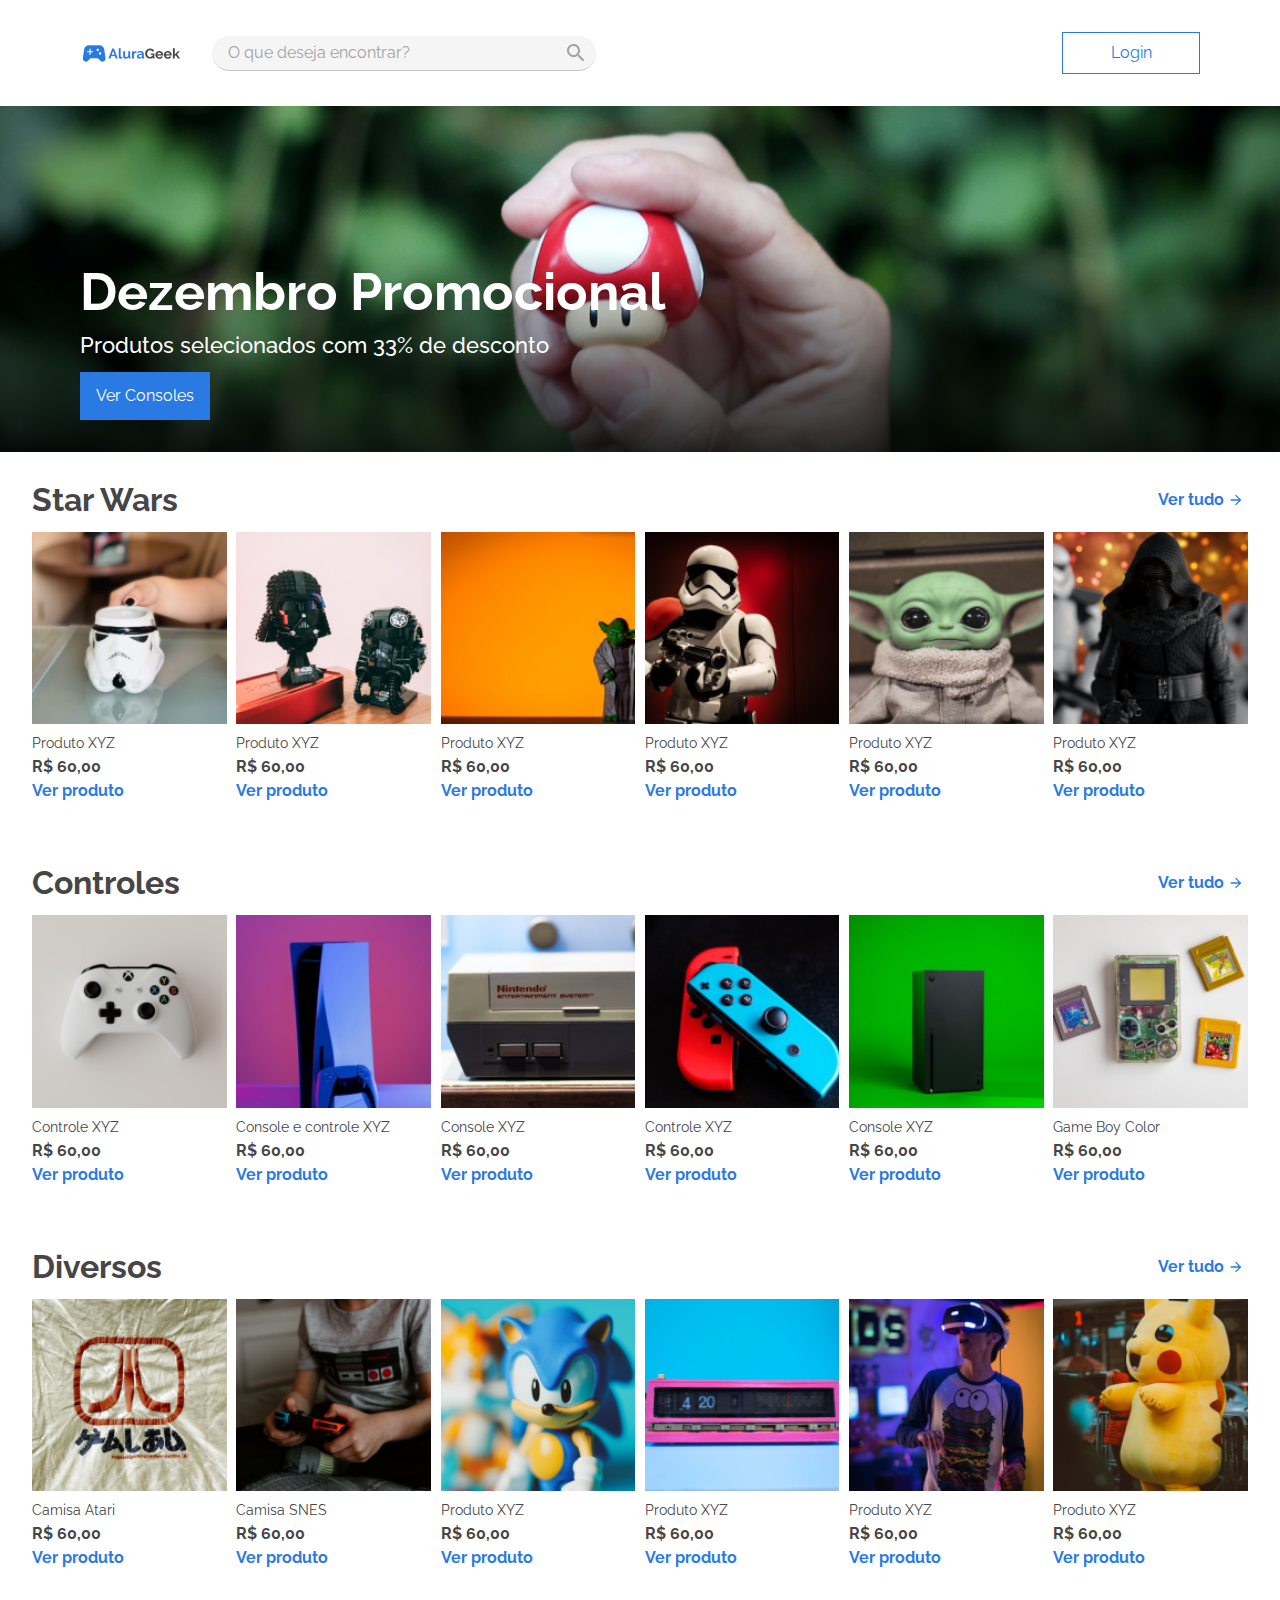
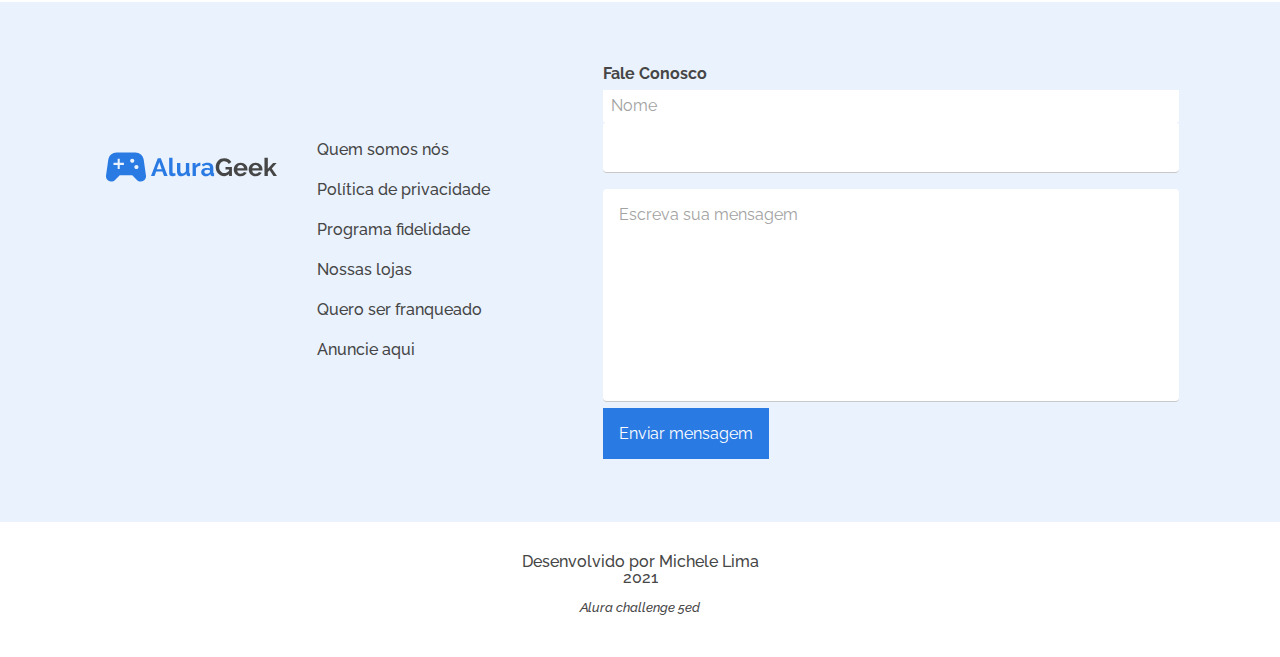
==== index.html @ 0f83efe6 "primeiro commit - pagina inicial" ====
<!DOCTYPE html>
<html lang="pt-br">
<head>
    <meta charset="UTF-8">
    <meta http-equiv="X-UA-Compatible" content="IE=edge">
    <meta name="viewport" content="width=device-width, initial-scale=1.0">
    <title>Home | Alura Geek</title>
    <link rel="stylesheet" href="reset.css">
    <link href="https://fonts.googleapis.com/css2?family=Raleway:wght@400;500;600;700&display=swap" rel="stylesheet">
    <link rel="stylesheet" href="styles.css">

</head>

<body>
    <header>
        <div class="nav">
            <div class="nav-desktop">
                <img src="assets/img/Logo.svg" alt="Logotipo Alura Geek" class="logo">
                <input class="busca" type="search" name="busca" placeholder="O que deseja encontrar?">
            </div>
            <a href="#" class="botao-secundario">Login</a>
            <img class="icone" src="assets/icone/Iconepreto.svg" alt="Ícone de pesquisa" class="icone">
        </div>
    </header>
    
    <section class="banner">
        <h1>Dezembro Promocional</h1>
        <h2>Produtos selecionados com 33% de desconto</h2>
        <a class="botao" href="#">Ver Consoles</a>
    </section>

    <section class="produtos">
        <div class="produtos-secao">
            <div class="produtos__titulo">
                <h1>Star Wars</h1>
                <a class="produtos__titulo-link" href="#">Ver tudo</a>
            </div>
            <div class="container-produtos">
                <article class="produtos__item">
                    <img src="assets/img/Skill1.png" alt="Foto do produto">
                    <h2>Produto XYZ</h2>
                    <p>R$ 60,00</p>
                    <a href="#">Ver produto</a>
                </article>
                <article class="produtos__item">
                    <img src="assets/img/Skill2.png" alt="Foto do produto">
                    <h2>Produto XYZ</h2>
                    <p>R$ 60,00</p>
                    <a href="#">Ver produto</a>
                </article>
                <article class="produtos__item">
                    <img src="assets/img/Skill3.png" alt="Foto do produto">
                    <h2>Produto XYZ</h2>
                    <p>R$ 60,00</p>
                    <a href="#">Ver produto</a>
                </article>
                <article class="produtos__item">
                    <img src="assets/img/Skill4.png" alt="Foto do produto">
                    <h2>Produto XYZ</h2>
                    <p>R$ 60,00</p>
                    <a href="#">Ver produto</a>
                </article>
                <article class="produtos__item produtos__item-desktop">
                    <img src="assets/img/Skill5.png" alt="Foto do produto">
                    <h2>Produto XYZ</h2>
                    <p>R$ 60,00</p>
                    <a href="#">Ver produto</a>
                </article>
                <article class="produtos__item produtos__item-desktop">
                    <img src="assets/img/Skill6.png" alt="Foto do produto">
                    <h2>Produto XYZ</h2>
                    <p>R$ 60,00</p>
                    <a href="#">Ver produto</a>
                </article>
            </div>
        </div>
        <div class="produtos-secao">
            <div class="titulo-secao">
                <div class="produtos__titulo">
                    <h1>Controles</h1>
                    <a class="produtos__titulo-link" href="#">Ver tudo</a>
                </div>
                <div class="container-produtos">
                    <article class="produtos__item">
                        <img src="assets/img/Skill7.png" alt="Foto do produto">
                        <h2>Controle XYZ</h2>
                        <p>R$ 60,00</p>
                        <a href="#">Ver produto</a>
                    </article>
                    <article class="produtos__item">
                        <img src="assets/img/Skill8.png" alt="Foto do produto">
                        <h2>Console e controle XYZ</h2>
                        <p>R$ 60,00</p>
                        <a href="#">Ver produto</a>
                    </article>
                    <article class="produtos__item">
                        <img src="assets/img/Skill9.png" alt="Foto do produto">
                        <h2>Console XYZ</h2>
                        <p>R$ 60,00</p>
                        <a href="#">Ver produto</a>
                    </article>
                    <article class="produtos__item">
                        <img src="assets/img/Skill10.png" alt="Foto do produto">
                        <h2>Controle XYZ</h2>
                        <p>R$ 60,00</p>
                        <a href="#">Ver produto</a>
                    </article>
                    <article class="produtos__item produtos__item-desktop">
                        <img src="assets/img/Skill11.png" alt="Foto do produto">
                        <h2>Console XYZ</h2>
                        <p>R$ 60,00</p>
                        <a href="#">Ver produto</a>
                    </article>
                    <article class="produtos__item produtos__item-desktop">
                        <img src="assets/img/Skill12.png" alt="Foto do produto">
                        <h2>Game Boy Color</h2>
                        <p>R$ 60,00</p>
                        <a href="#">Ver produto</a>
                    </article>
                </div>
            </div>
        </div>
        <div class="produtos-secao">
            <div class="titulo-secao">
                <div class="produtos__titulo">
                    <h1>Diversos</h1>
                    <a class="produtos__titulo-link" href="#">Ver tudo</a>
                </div>
                <div class="container-produtos">
                    <article class="produtos__item">
                        <img src="assets/img/Skill13.png" alt="Foto do produto">
                        <h2>Camisa Atari</h2>
                        <p>R$ 60,00</p>
                        <a href="#">Ver produto</a>
                    </article>
                    <article class="produtos__item">
                        <img src="assets/img/Skill14.png" alt="Foto do produto">
                        <h2>Camisa SNES</h2>
                        <p>R$ 60,00</p>
                        <a href="#">Ver produto</a>
                    </article>
                    <article class="produtos__item">
                        <img src="assets/img/Skill15.png" alt="Foto do produto">
                        <h2>Produto XYZ</h2>
                        <p>R$ 60,00</p>
                        <a href="#">Ver produto</a>
                    </article>
                    <article class="produtos__item">
                        <img src="assets/img/Skill16.png" alt="Foto do produto">
                        <h2>Produto XYZ</h2>
                        <p>R$ 60,00</p>
                        <a href="#">Ver produto</a>
                    </article>
                    <article class="produtos__item produtos__item-desktop">
                        <img src="assets/img/Skill17.png" alt="Foto do produto">
                        <h2>Produto XYZ</h2>
                        <p>R$ 60,00</p>
                        <a href="#">Ver produto</a>
                    </article>
                    <article class="produtos__item produtos__item-desktop">
                        <img src="assets/img/Skill18.png" alt="Foto do produto">
                        <h2>Produto XYZ</h2>
                        <p>R$ 60,00</p>
                        <a href="#">Ver produto</a>
                    </article>
                </div>
            </div>
        </div>
    </section>

    <footer>
        <div class="footer-container">
            <div class="footer-lista">
                <img src="assets/img/Logorodape.svg" alt="Logotipo Alura Geek">
                <ul>
                    <li><a href="#">Quem somos nós</a></li>
                    <li><a href="#">Política de privacidade</a></li>
                    <li><a href="#">Programa fidelidade</a></li>
                    <li><a href="#">Nossas lojas</a></li>
                    <li><a href="#">Quero ser franqueado</a></li>
                    <li><a href="#">Anuncie aqui</a></li>
                </ul>
            </div>
            <fieldset class="fale-conosco">
                <legend>Fale Conosco</legend>
                <label class="input-label" for="nome">Nome</label>
                <input type="text" name="nome" id="nome" data-type="nome" required>
                <textarea name="mensagem" id="mensagem" cols="20" rows="10" minlength="5" maxlength="200" placeholder="Escreva sua mensagem"></textarea>
                <div class="enviar">
                    <a href="#" class="botao">Enviar mensagem</a>
                </div>
            </fieldset>
        </div>
        <div class="creditos">
            <p>Desenvolvido por Michele Lima<br>2021</p>
            <p class="referencia">Alura challenge 5ed</p>
        </div>
    </footer>

</body>
</html>
---- styles.css ----
@import url(./assets/css/base.css);
@import url(./assets/css/header.css);
@import url(./assets/css/botao.css);
@import url(./assets/css/banner.css);
@import url(./assets/css/home-produtos.css);
@import url(./assets/css/footer.css);

:root {
    --fonte: 'Raleway', sans-serif;
    --fonte-peso-destaque: 700;
    --fonte-peso-padrao: 500; 
    --fonte-peso-botao-mobile: 600;
    --fonte-peso-botao-desktop: 400;

    --azul-principal: #2A7AE4;
    --azul-botao-hover: #5595E9;
    --azul-botao-secundario-hover: #D4E4FA;
    --branco: #FFFFFF;
    --cinza-fonte: #464646;
    --azul-fundo: #EAF2FD;
    --cinza-secundario: #A2A2A2;
    --cinza-input: #C8C8C8;
    --cinza-fundo: #F5F5F5;

}
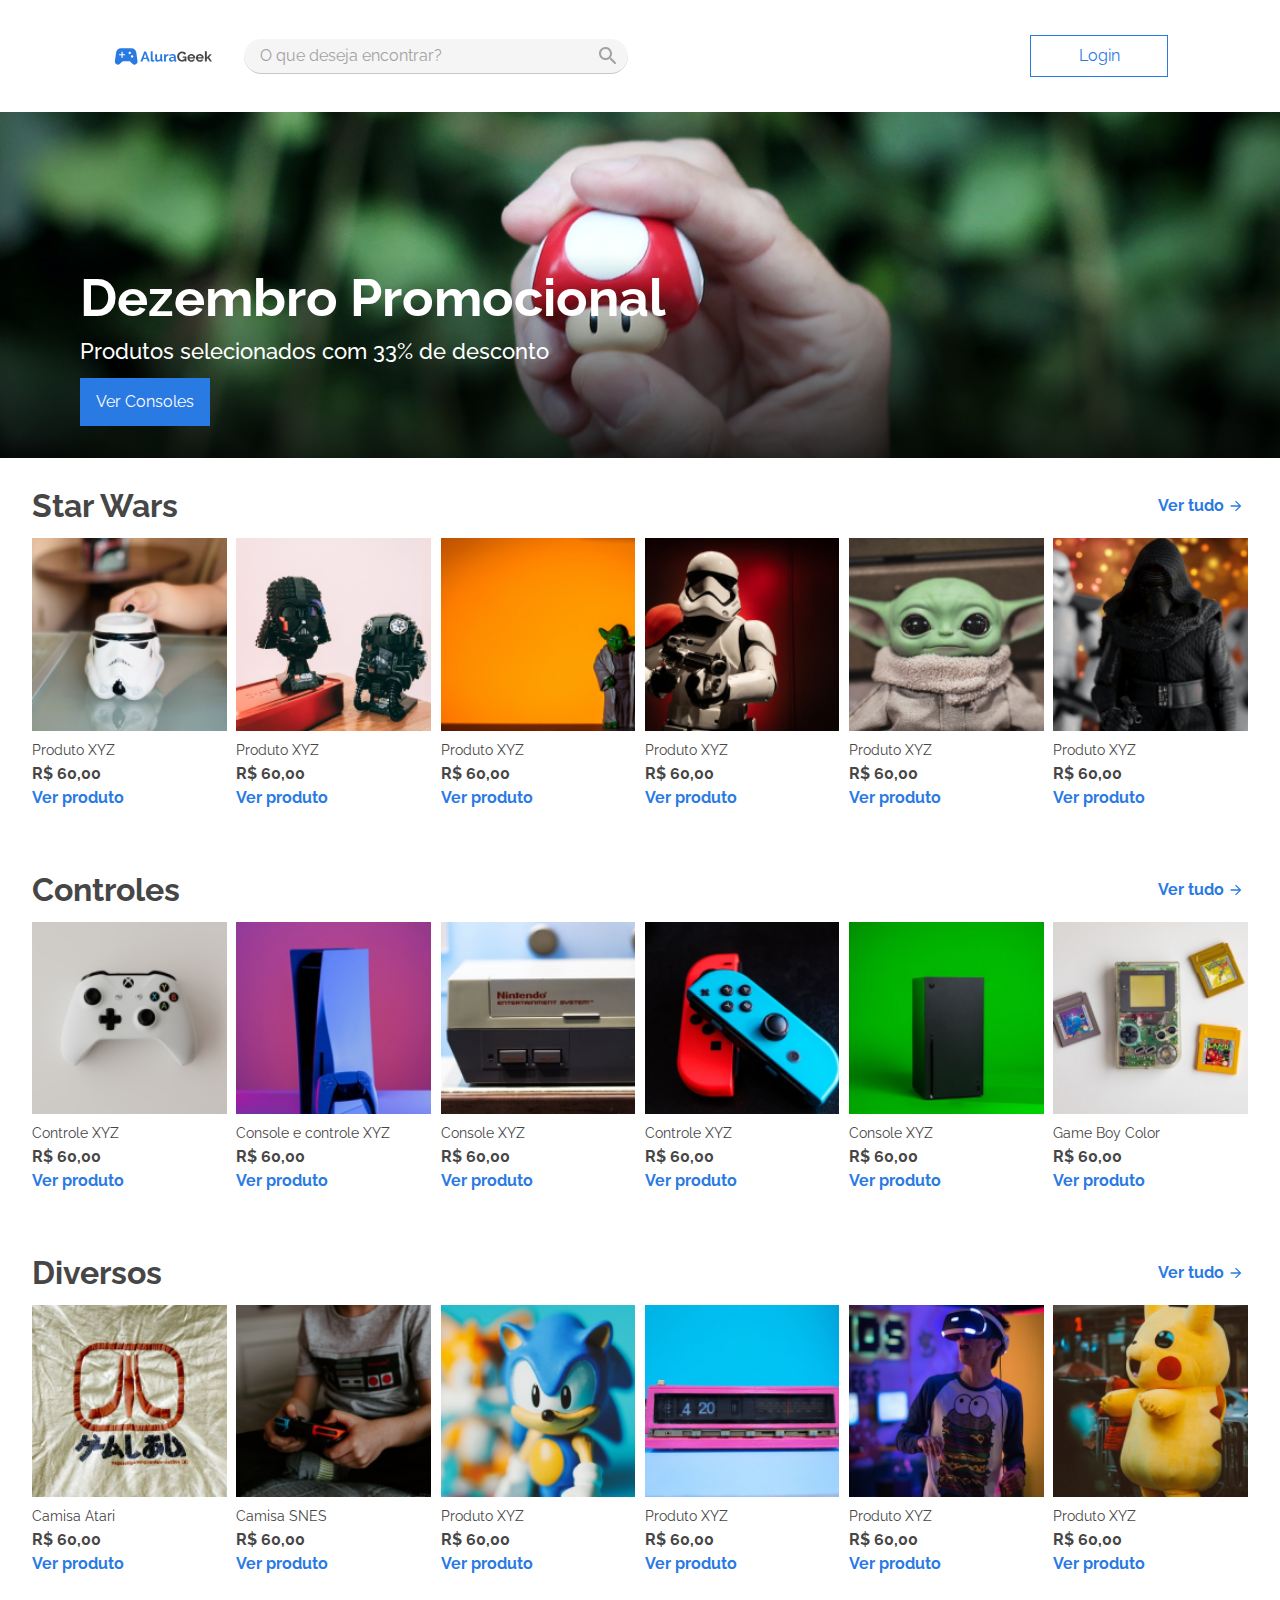
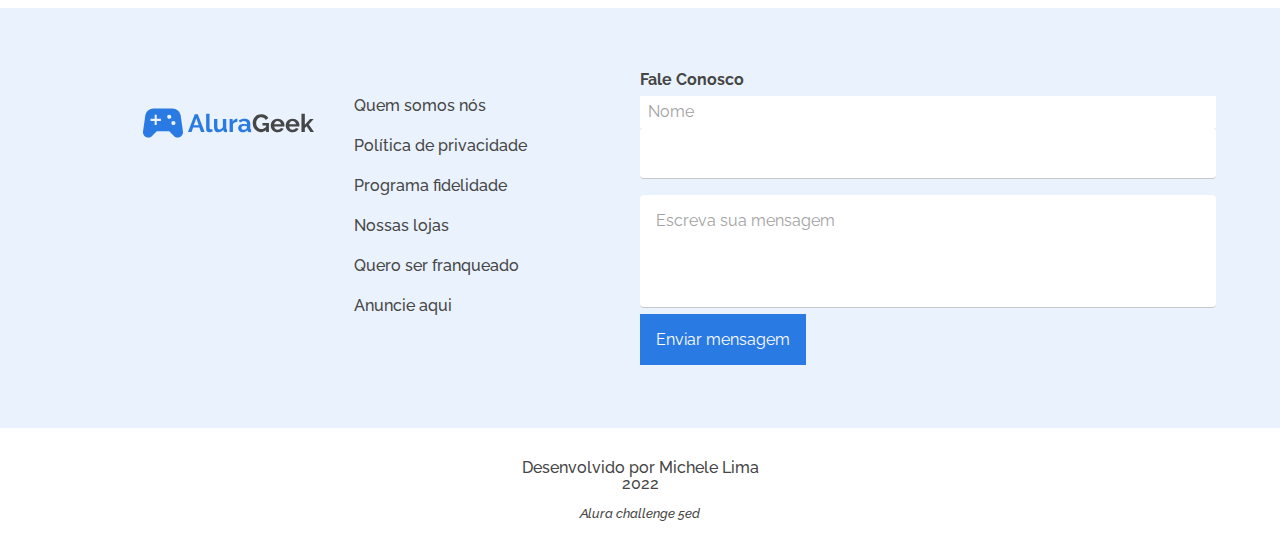
==== commit 8faa3d94: "alterações em index e pagina d elogin" ====
--- a/index.html
+++ b/index.html
@@ -192,7 +192,7 @@
             </fieldset>
         </div>
         <div class="creditos">
-            <p>Desenvolvido por Michele Lima<br>2021</p>
+            <p>Desenvolvido por Michele Lima<br>2022</p>
             <p class="referencia">Alura challenge 5ed</p>
         </div>
     </footer>
--- a/styles.css
+++ b/styles.css
@@ -21,5 +21,6 @@
     --cinza-secundario: #A2A2A2;
     --cinza-input: #C8C8C8;
     --cinza-fundo: #F5F5F5;
+    --cinza-fundo-tela: #E5E5E5;
 
 }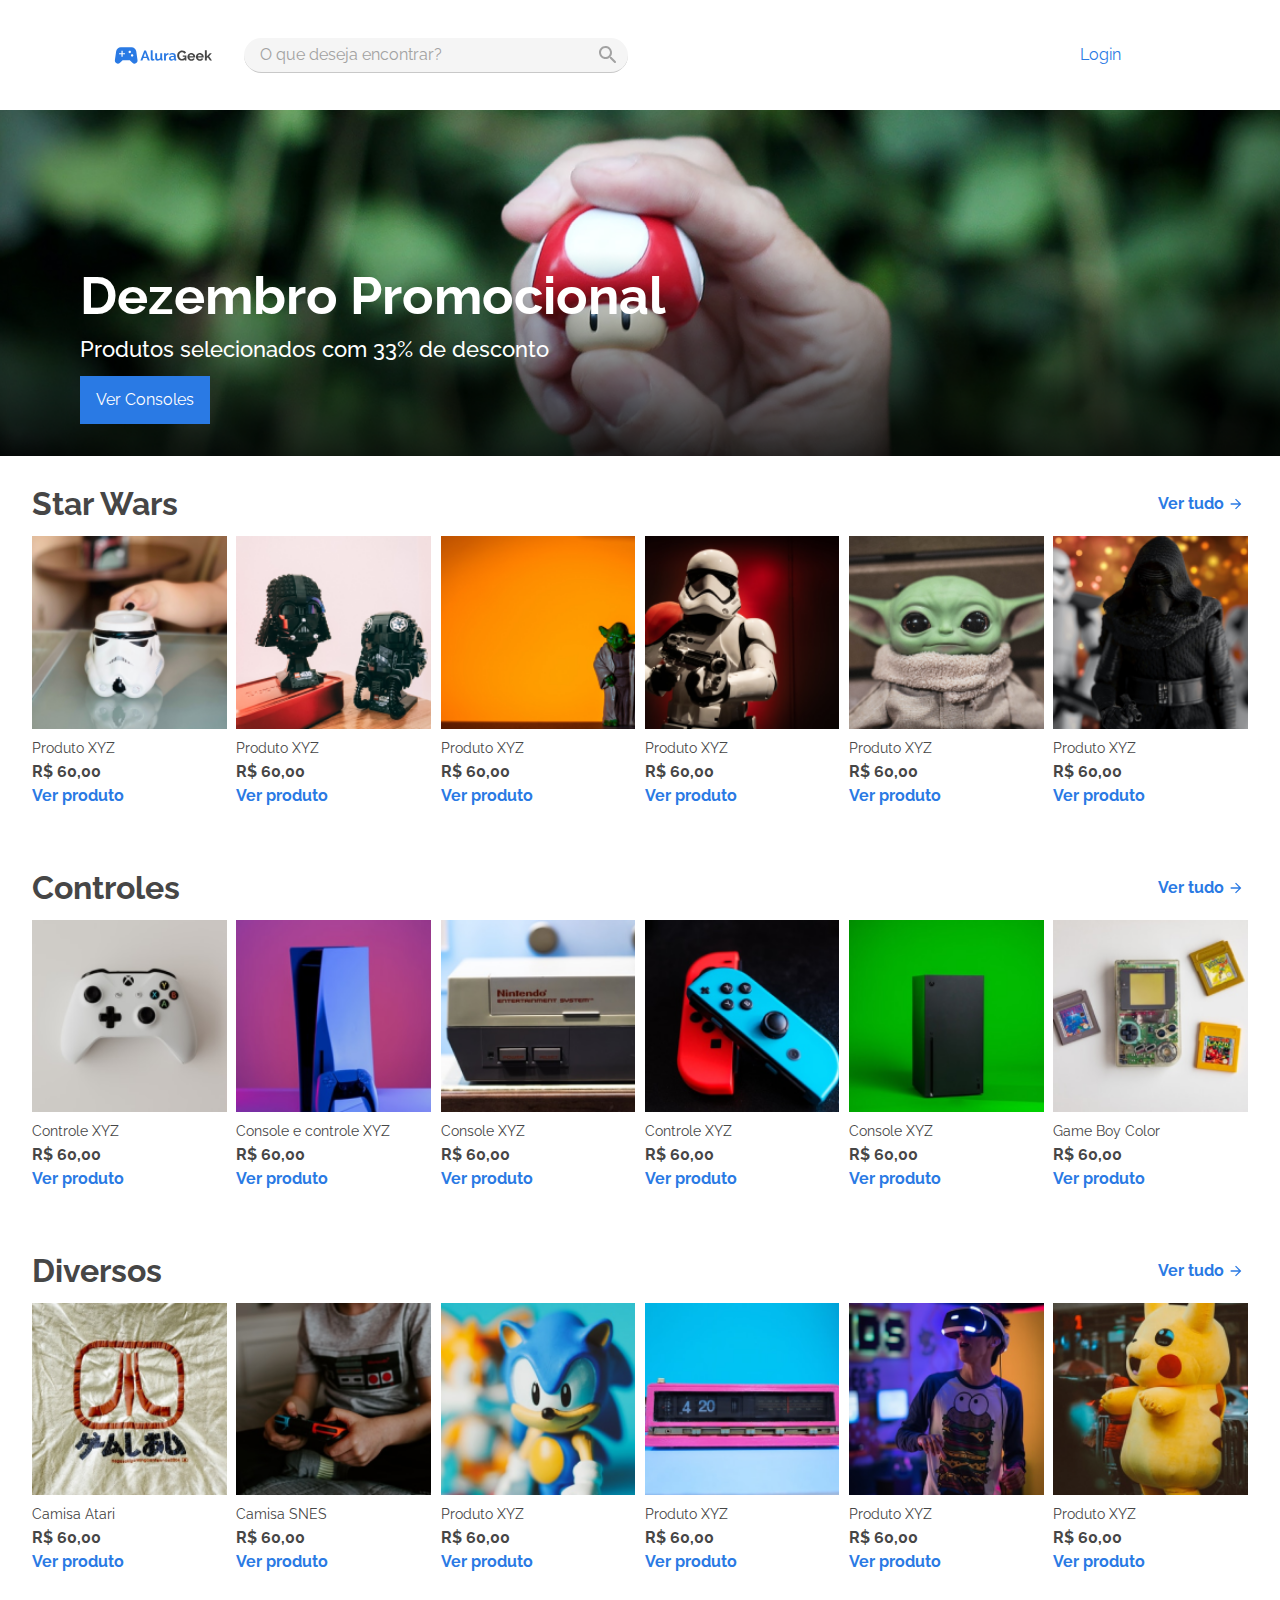
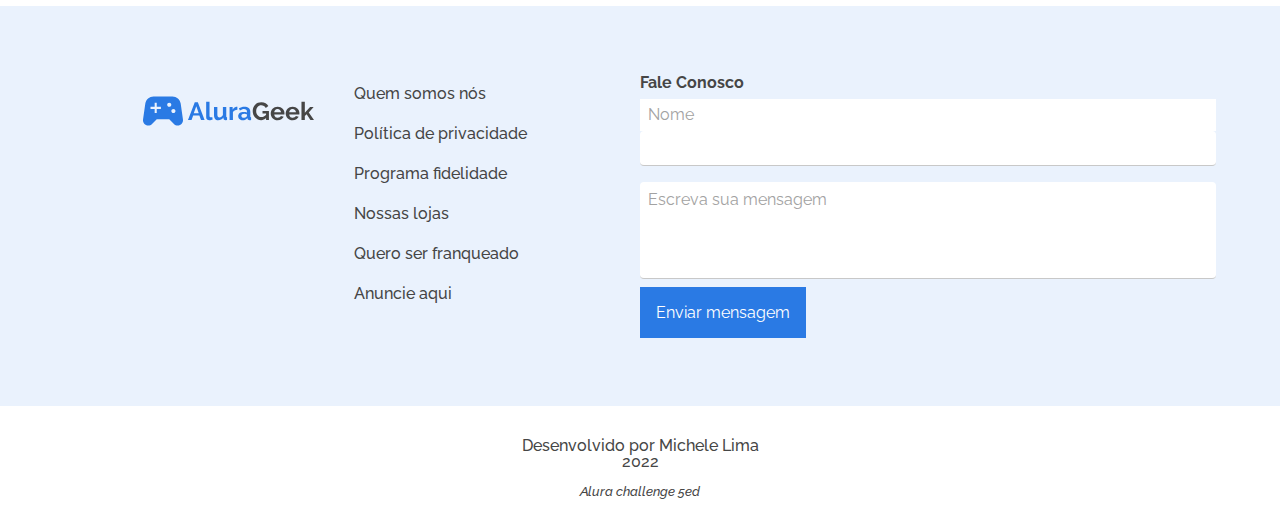
==== commit 78940c36: "teste branch" ====
--- a/index.html
+++ b/index.html
@@ -8,7 +8,6 @@
     <link rel="stylesheet" href="reset.css">
     <link href="https://fonts.googleapis.com/css2?family=Raleway:wght@400;500;600;700&display=swap" rel="stylesheet">
     <link rel="stylesheet" href="styles.css">
-
 </head>
 
 <body>
@@ -187,7 +186,7 @@
                 <input type="text" name="nome" id="nome" data-type="nome" required>
                 <textarea name="mensagem" id="mensagem" cols="20" rows="10" minlength="5" maxlength="200" placeholder="Escreva sua mensagem"></textarea>
                 <div class="enviar">
-                    <a href="#" class="botao">Enviar mensagem</a>
+                    <button class="botao">Enviar mensagem</button>
                 </div>
             </fieldset>
         </div>
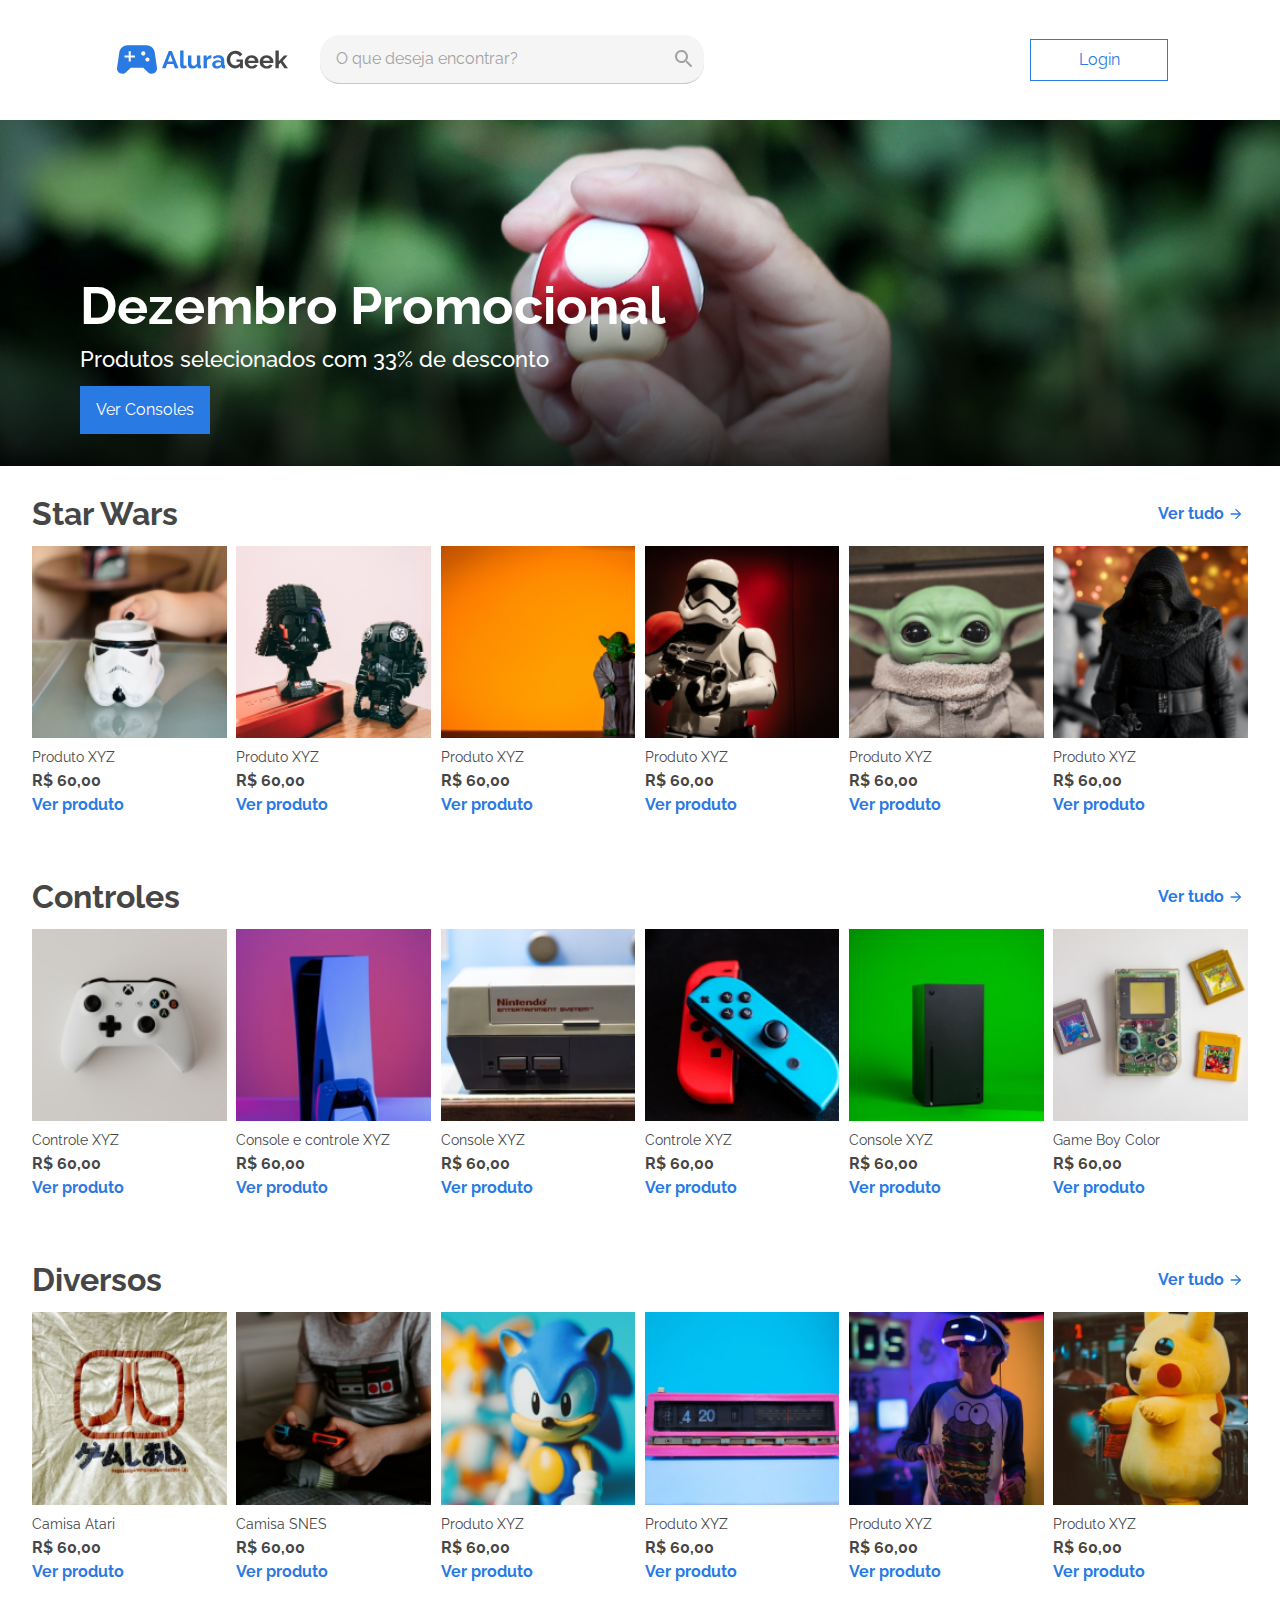
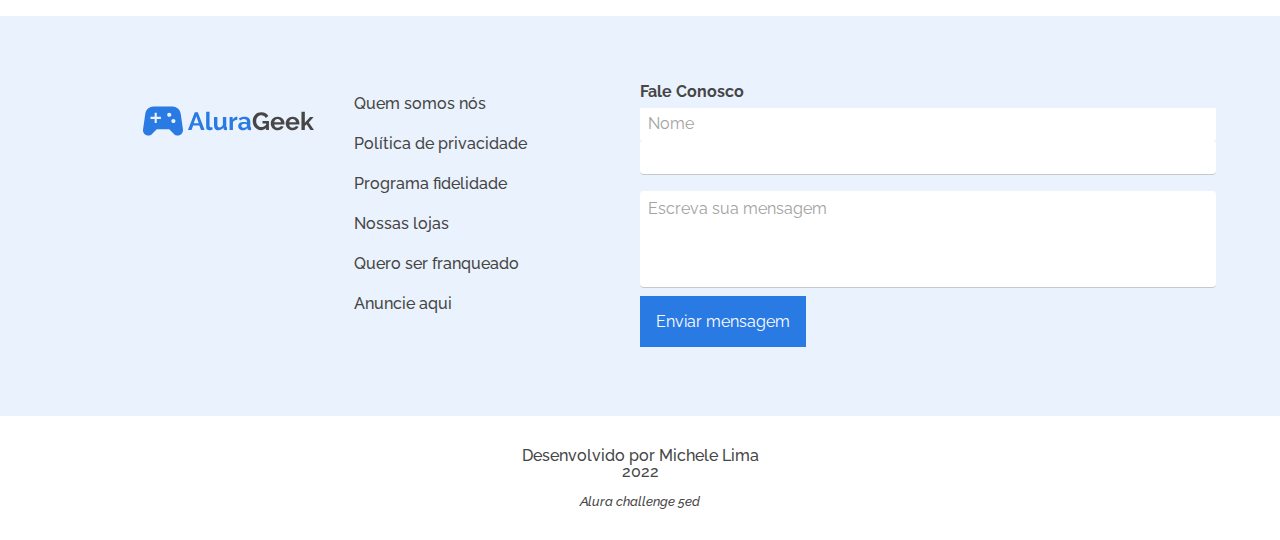
==== commit 710bae9b: "Colocando os links nas paginas" ====
--- a/index.html
+++ b/index.html
@@ -17,15 +17,16 @@
                 <img src="assets/img/Logo.svg" alt="Logotipo Alura Geek" class="logo">
                 <input class="busca" type="search" name="busca" placeholder="O que deseja encontrar?">
             </div>
-            <a href="#" class="botao-secundario">Login</a>
+            <a href="login.html" class="botao-secundario">Login</a>
             <img class="icone" src="assets/icone/Iconepreto.svg" alt="Ícone de pesquisa" class="icone">
         </div>
     </header>
     
     <section class="banner">
-        <h1>Dezembro Promocional</h1>
-        <h2>Produtos selecionados com 33% de desconto</h2>
-        <a class="botao" href="#">Ver Consoles</a>
+            <h1>Dezembro Promocional</h1>
+            <h2>Produtos selecionados com 33% de desconto</h2>
+            <a class="botao" href="#consoles">Ver Consoles</a>
+        </div>
     </section>
 
     <section class="produtos">
@@ -39,43 +40,43 @@
                     <img src="assets/img/Skill1.png" alt="Foto do produto">
                     <h2>Produto XYZ</h2>
                     <p>R$ 60,00</p>
-                    <a href="#">Ver produto</a>
+                    <a href="descricao-produto.html">Ver produto</a>
                 </article>
                 <article class="produtos__item">
                     <img src="assets/img/Skill2.png" alt="Foto do produto">
                     <h2>Produto XYZ</h2>
                     <p>R$ 60,00</p>
-                    <a href="#">Ver produto</a>
+                    <a href="descricao-produto.html">Ver produto</a>
                 </article>
                 <article class="produtos__item">
                     <img src="assets/img/Skill3.png" alt="Foto do produto">
                     <h2>Produto XYZ</h2>
                     <p>R$ 60,00</p>
-                    <a href="#">Ver produto</a>
+                    <a href="descricao-produto.html">Ver produto</a>
                 </article>
                 <article class="produtos__item">
                     <img src="assets/img/Skill4.png" alt="Foto do produto">
                     <h2>Produto XYZ</h2>
                     <p>R$ 60,00</p>
-                    <a href="#">Ver produto</a>
+                    <a href="descricao-produto.html">Ver produto</a>
                 </article>
                 <article class="produtos__item produtos__item-desktop">
                     <img src="assets/img/Skill5.png" alt="Foto do produto">
                     <h2>Produto XYZ</h2>
                     <p>R$ 60,00</p>
-                    <a href="#">Ver produto</a>
+                    <a href="descricao-produto.html">Ver produto</a>
                 </article>
                 <article class="produtos__item produtos__item-desktop">
                     <img src="assets/img/Skill6.png" alt="Foto do produto">
                     <h2>Produto XYZ</h2>
                     <p>R$ 60,00</p>
-                    <a href="#">Ver produto</a>
+                    <a href="descricao-produto.html">Ver produto</a>
                 </article>
             </div>
         </div>
         <div class="produtos-secao">
             <div class="titulo-secao">
-                <div class="produtos__titulo">
+                <div class="produtos__titulo produtos-consoles" id="consoles">
                     <h1>Controles</h1>
                     <a class="produtos__titulo-link" href="#">Ver tudo</a>
                 </div>
@@ -84,37 +85,37 @@
                         <img src="assets/img/Skill7.png" alt="Foto do produto">
                         <h2>Controle XYZ</h2>
                         <p>R$ 60,00</p>
-                        <a href="#">Ver produto</a>
+                        <a href="descricao-produto.html">Ver produto</a>
                     </article>
                     <article class="produtos__item">
                         <img src="assets/img/Skill8.png" alt="Foto do produto">
                         <h2>Console e controle XYZ</h2>
                         <p>R$ 60,00</p>
-                        <a href="#">Ver produto</a>
+                        <a href="descricao-produto.html">Ver produto</a>
                     </article>
                     <article class="produtos__item">
                         <img src="assets/img/Skill9.png" alt="Foto do produto">
                         <h2>Console XYZ</h2>
                         <p>R$ 60,00</p>
-                        <a href="#">Ver produto</a>
+                        <a href="descricao-produto.html">Ver produto</a>
                     </article>
                     <article class="produtos__item">
                         <img src="assets/img/Skill10.png" alt="Foto do produto">
                         <h2>Controle XYZ</h2>
                         <p>R$ 60,00</p>
-                        <a href="#">Ver produto</a>
+                        <a href="descricao-produto.html">Ver produto</a>
                     </article>
                     <article class="produtos__item produtos__item-desktop">
                         <img src="assets/img/Skill11.png" alt="Foto do produto">
                         <h2>Console XYZ</h2>
                         <p>R$ 60,00</p>
-                        <a href="#">Ver produto</a>
+                        <a href="descricao-produto.html">Ver produto</a>
                     </article>
                     <article class="produtos__item produtos__item-desktop">
                         <img src="assets/img/Skill12.png" alt="Foto do produto">
                         <h2>Game Boy Color</h2>
                         <p>R$ 60,00</p>
-                        <a href="#">Ver produto</a>
+                        <a href="descricao-produto.html">Ver produto</a>
                     </article>
                 </div>
             </div>
@@ -130,37 +131,37 @@
                         <img src="assets/img/Skill13.png" alt="Foto do produto">
                         <h2>Camisa Atari</h2>
                         <p>R$ 60,00</p>
-                        <a href="#">Ver produto</a>
+                        <a href="descricao-produto.html">Ver produto</a>
                     </article>
                     <article class="produtos__item">
                         <img src="assets/img/Skill14.png" alt="Foto do produto">
                         <h2>Camisa SNES</h2>
                         <p>R$ 60,00</p>
-                        <a href="#">Ver produto</a>
+                        <a href="descricao-produto.html">Ver produto</a>
                     </article>
                     <article class="produtos__item">
                         <img src="assets/img/Skill15.png" alt="Foto do produto">
                         <h2>Produto XYZ</h2>
                         <p>R$ 60,00</p>
-                        <a href="#">Ver produto</a>
+                        <a href="descricao-produto.html">Ver produto</a>
                     </article>
                     <article class="produtos__item">
                         <img src="assets/img/Skill16.png" alt="Foto do produto">
                         <h2>Produto XYZ</h2>
                         <p>R$ 60,00</p>
-                        <a href="#">Ver produto</a>
+                        <a href="descricao-produto.html">Ver produto</a>
                     </article>
                     <article class="produtos__item produtos__item-desktop">
                         <img src="assets/img/Skill17.png" alt="Foto do produto">
                         <h2>Produto XYZ</h2>
                         <p>R$ 60,00</p>
-                        <a href="#">Ver produto</a>
+                        <a href="descricao-produto.html">Ver produto</a>
                     </article>
                     <article class="produtos__item produtos__item-desktop">
                         <img src="assets/img/Skill18.png" alt="Foto do produto">
                         <h2>Produto XYZ</h2>
                         <p>R$ 60,00</p>
-                        <a href="#">Ver produto</a>
+                        <a href="descricao-produto.html">Ver produto</a>
                     </article>
                 </div>
             </div>
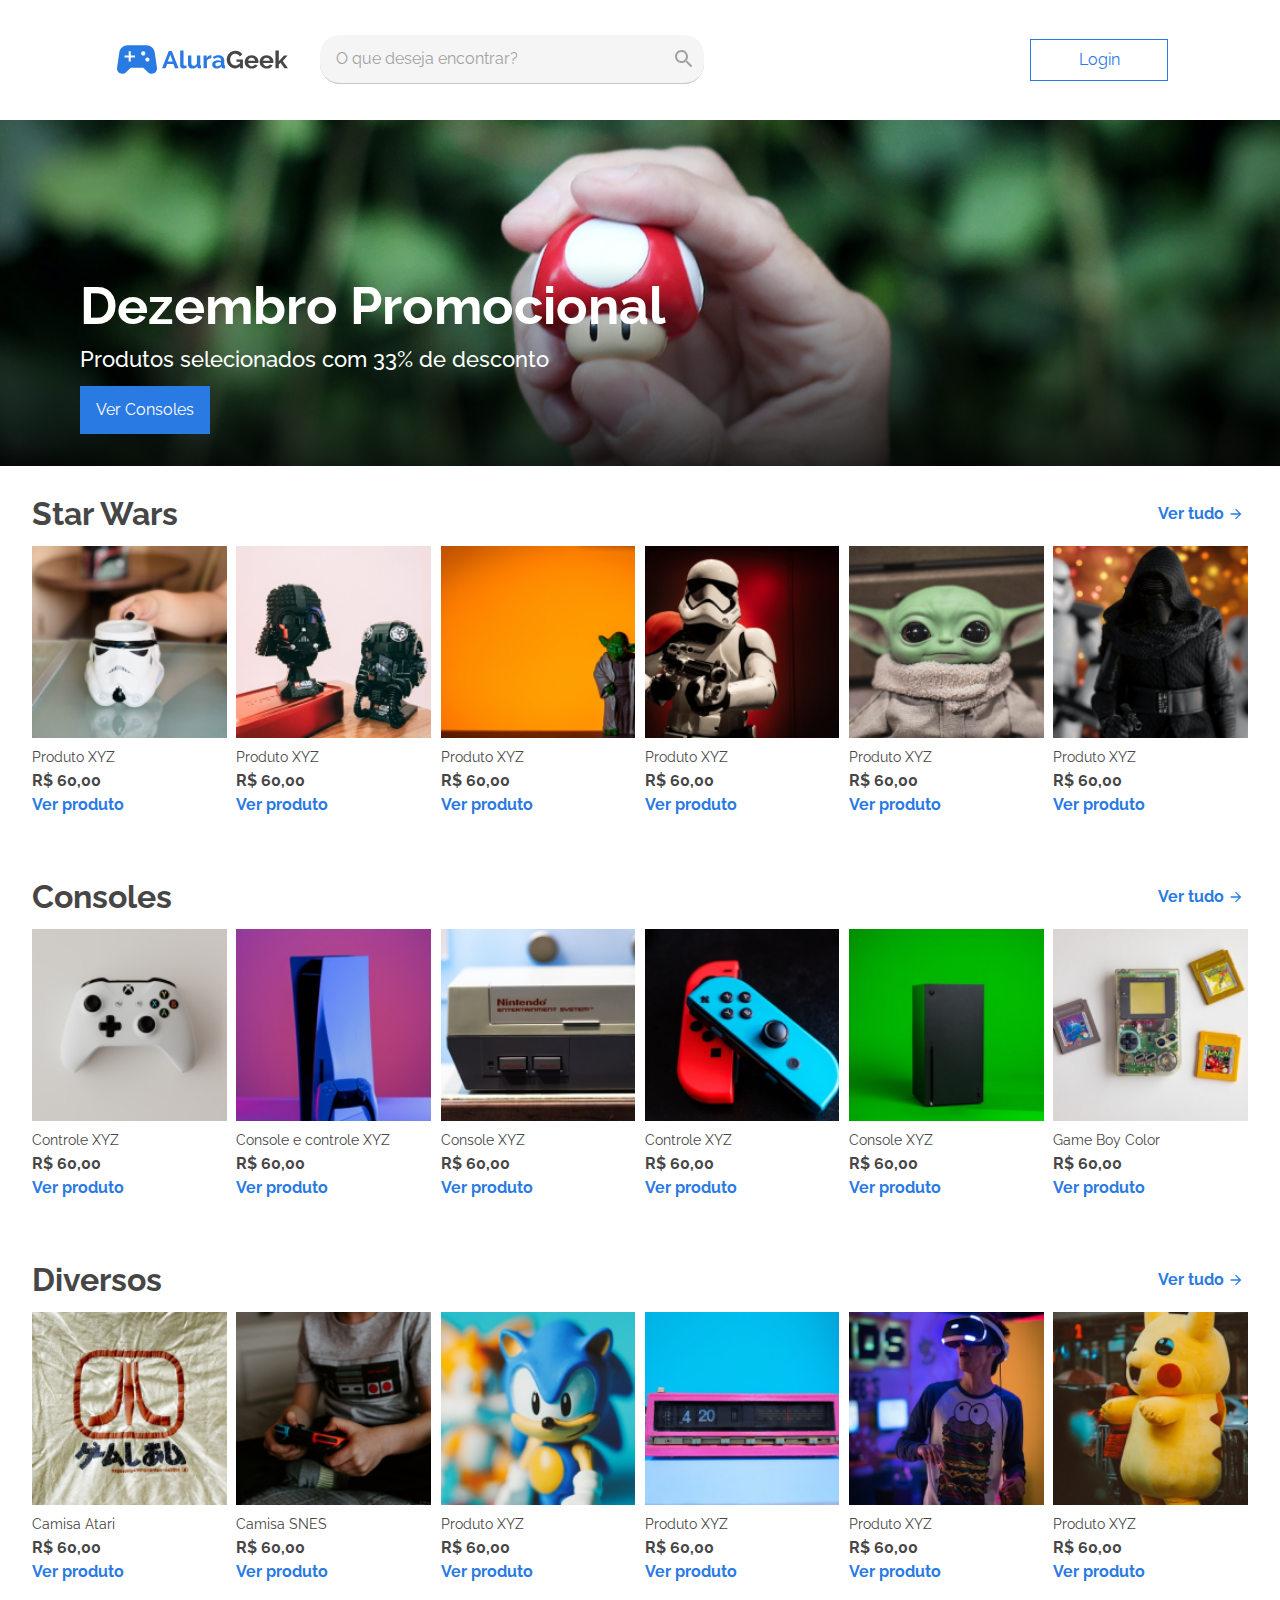
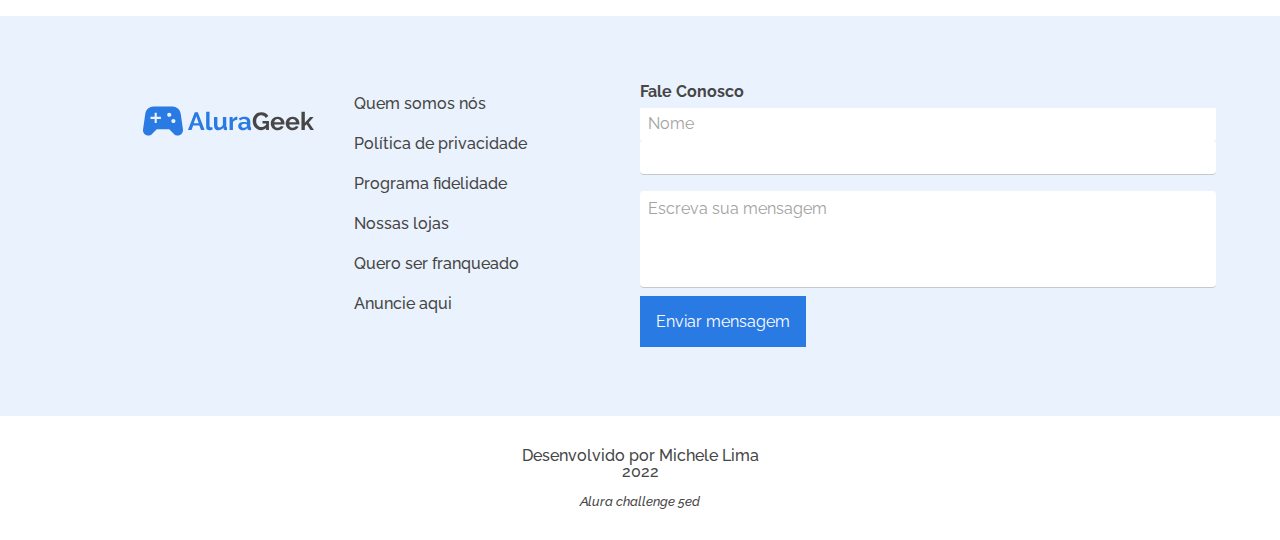
==== commit 48f1442f: "alteracao do nome da secao" ====
--- a/index.html
+++ b/index.html
@@ -77,7 +77,7 @@
         <div class="produtos-secao">
             <div class="titulo-secao">
                 <div class="produtos__titulo produtos-consoles" id="consoles">
-                    <h1>Controles</h1>
+                    <h1>Consoles</h1>
                     <a class="produtos__titulo-link" href="#">Ver tudo</a>
                 </div>
                 <div class="container-produtos">
